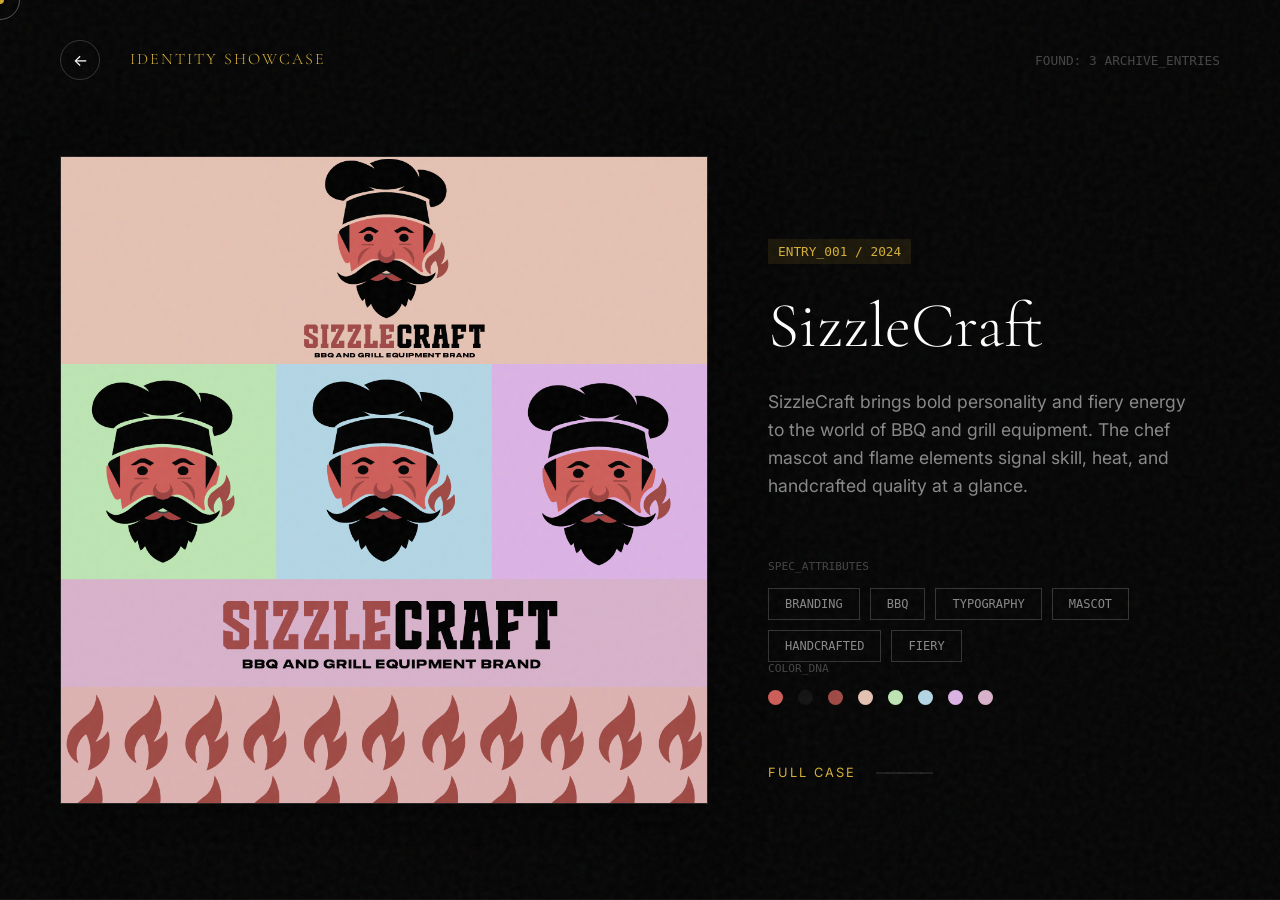
==== work-identity.html @ 28a24e9d "Initial commit: High-end portfolio design with responsive layout and animations" ====
<!DOCTYPE html>
<html lang="en">

<head>
    <meta charset="UTF-8">
    <meta name="viewport" content="width=device-width, initial-scale=1.0">
    <title>Identity Showcase | RC</title>
    <link rel="stylesheet" href="styles.css">
</head>

<body>
    <div class="grain-overlay"></div>

    <div class="showcase-container">
        <!-- Header -->
        <header class="showcase-header">
            <div class="sc-left">
                <a href="index.html#visual-intelligence" class="back-btn">←</a>
                <h1 class="sc-title">IDENTITY SHOWCASE</h1>
            </div>
            <div class="sc-right">
                <span class="sc-count">FOUND: 3 ARCHIVE_ENTRIES</span>
            </div>
        </header>

        <!-- Main Content Grid -->
        <!-- Main Content Grid 1: Aurum Aesthetics -->
        <!-- Main Content Grid 1: Aurum Aesthetics -->
        <div class="showcase-grid">
            <!-- Left: Image -->
            <div class="sc-image-col">
                <div class="sc-image-wrapper">
                    <img src="images/SizzleCraft Brand Board.png" alt="SizzleCraft" class="sc-fluid-image">
                </div>
            </div>

            <!-- Right: Content -->
            <div class="sc-content-col">
                <div class="sc-meta-row">
                    <span class="sc-ref">ENTRY_001 / 2024</span>
                </div>

                <h2 class="sc-project-title">SizzleCraft</h2>
                <p class="sc-desc">SizzleCraft brings bold personality and fiery energy to the world of BBQ and grill
                    equipment.
                    The chef mascot and flame elements signal skill, heat, and handcrafted quality at a glance.</p>
                <!-- ... (rest of content same) ... -->
                <div class="sc-attributes">
                    <span class="attr-label">SPEC_ATTRIBUTES</span>
                    <div class="attr-tags">
                        <span>BRANDING</span>
                        <span>BBQ</span>
                        <span>TYPOGRAPHY</span>
                        <span>MASCOT</span>
                        <span>HANDCRAFTED</span>
                        <span>FIERY</span>
                    </div>
                </div>

                <div class="sc-colors">
                    <span class="attr-label">COLOR_DNA</span>
                    <div class="color-dots">
                        <span class="c-dot" style="background: #ce5e59;"></span>
                        <span class="c-dot" style="background: #111;"></span>
                        <span class="c-dot" style="background: #9f4944;"></span>
                        <span class="c-dot" style="background: #e5c2b3;"></span>
                        <span class="c-dot" style="background: #bde5b3;"></span>
                        <span class="c-dot" style="background: #b3d6e5;"></span>
                        <span class="c-dot" style="background: #dbb3e5;"></span>
                        <span class="c-dot" style="background: #d8b2cb;"></span>
                    </div>
                </div>

                <a href="#" class="sc-action">FULL CASE <span class="long-arrow">—————</span></a>
            </div>
        </div>

        <!-- Main Content Grid 2: EB Identity -->
        <div class="showcase-grid">
            <!-- Left: Image -->
            <div class="sc-image-col">
                <div class="sc-image-wrapper">
                    <img src="images/eb logo.png" alt="EB Identity" class="sc-fluid-image">
                </div>
            </div>

            <!-- Right: Content -->
            <div class="sc-content-col">
                <div class="sc-meta-row">
                    <span class="sc-ref">ENTRY_002 / 2024</span>
                </div>

                <h2 class="sc-project-title">Étoile Bijoux</h2>
                <p class="sc-desc">Étoile Bijoux reflects timeless elegance with a refined monogram and subtle star
                    details that hint at luxury.
                    The gold tones and classic typography communicate sophistication, craftsmanship, and premium value.
                    Its versatile logo kit works beautifully across packaging, patterns, and high-end brand touchpoints.
                </p>

                <div class="sc-attributes">
                    <span class="attr-label">SPEC_ATTRIBUTES</span>
                    <div class="attr-tags">
                        <span>IDENTITY</span>
                        <span>MONOGRAM</span>
                        <span>MINIMALISM</span>
                        <span>LUXURY</span>
                        <span>JEWELLERY</span>
                        <span>TIMELESS</span>
                    </div>
                </div>

                <div class="sc-colors">
                    <span class="attr-label">COLOR_DNA</span>
                    <div class="color-dots">
                        <span class="c-dot" style="background: #faf3e0;"></span>
                        <span class="c-dot" style="background: #0f3169;"></span>
                        <span class="c-dot" style="background: #6a3e05;"></span>
                    </div>
                </div>

                <a href="#" class="sc-action">FULL CASE <span class="long-arrow">—————</span></a>
            </div>
        </div>

        <!-- Main Content Grid 3: Lumvere -->
        <div class="showcase-grid">
            <!-- Left: Image -->
            <div class="sc-image-col">
                <div class="sc-image-wrapper">
                    <img src="images/LUMVERE logo.png" alt="Lumvere" class="sc-fluid-image">
                </div>
            </div>

            <!-- Right: Content -->
            <div class="sc-content-col">
                <div class="sc-meta-row">
                    <span class="sc-ref">ENTRY_003 / 2024</span>
                </div>

                <h2 class="sc-project-title">Lumvere</h2>
                <p class="sc-desc">Lumvere stands for modern sophistication with a sharp, minimal identity built around
                    precision and contrast.
                    The clean logotype and bold modular pattern reflect confidence, structure, and premium eyewear
                    design.</p>

                <div class="sc-attributes">
                    <span class="attr-label">SPEC_ATTRIBUTES</span>
                    <div class="attr-tags">
                        <span>EYEWEAR</span>
                        <span>BRANDING</span>
                        <span>MONOCHROME</span>
                        <span>LIFESTYLE</span>
                    </div>
                </div>

                <div class="sc-colors">
                    <span class="attr-label">COLOR_DNA</span>
                    <div class="color-dots">
                        <span class="c-dot" style="background: #0e0e0e;"></span>
                        <span class="c-dot" style="background: #bbb8b3;"></span>
                        <span class="c-dot" style="background: #9c9c9c;"></span>
                    </div>
                </div>

                <a href="#" class="sc-action">FULL CASE <span class="long-arrow">—————</span></a>
            </div>
        </div>
    </div>
    <script src="script.js"></script>
</body>

</html>
---- styles.css ----
/* 
  Project: Rishabh Chaudhary - Portfolio
  Theme: Noir & Gold
  Font: Cormorant Garamond (Serif), Inter (Sans-Serif)
*/

@import url('https://fonts.googleapis.com/css2?family=Cormorant+Garamond:ital,wght@0,300;0,400;0,500;0,600;0,700;1,300;1,400;1,500;1,600;1,700&family=Inter:wght@300;400;500;600&display=swap');

:root {
  --color-bg: #0A0A0A;
  --color-accent: #D4AF37;
  --color-text-primary: #F5F5F5;
  --color-text-secondary: #888888;
  --color-glass: rgba(255, 255, 255, 0.05);
  --color-glass-border: rgba(255, 255, 255, 0.1);

  --font-serif: 'Cormorant Garamond', serif;
  --font-sans: 'Inter', sans-serif;

  --transition-slow: 0.8s cubic-bezier(0.2, 0.8, 0.2, 1);
  --transition-medium: 0.5s cubic-bezier(0.2, 0.8, 0.2, 1);
  --transition-fast: 0.3s ease;
}

*,
*::before,
*::after {
  box-sizing: border-box;
  margin: 0;
  padding: 0;
  cursor: none;
  /* Custom cursor everywhere */
}

html {
  font-size: 16px;
  scroll-behavior: smooth;
}

body {
  background-color: var(--color-bg);
  color: var(--color-text-primary);
  font-family: var(--font-sans);
  overflow-x: hidden;
  position: relative;
  -webkit-font-smoothing: antialiased;
}

/* --- Atmospherics: Film Grain --- */
.grain-overlay {
  position: fixed;
  top: 0;
  left: 0;
  width: 100%;
  height: 100%;
  pointer-events: none;
  z-index: 9999;
  opacity: 0.05;
  background-image: url("data:image/svg+xml,%3Csvg viewBox='0 0 200 200' xmlns='http://www.w3.org/2000/svg'%3E%3Cfilter id='noiseFilter'%3E%3CfeTurbulence type='fractalNoise' baseFrequency='0.65' numOctaves='3' stitchTiles='stitch'/%3E%3C/filter%3E%3Crect width='100%25' height='100%25' filter='url(%23noiseFilter)'/%3E%3C/svg%3E");
}

/* --- Typography --- */
h1,
h2,
h3,
h4,
h5,
h6 {
  font-family: var(--font-serif);
  font-weight: 300;
  line-height: 1.1;
  color: var(--color-text-primary);
}

.text-gold {
  color: var(--color-accent);
}

.text-secondary {
  color: var(--color-text-secondary);
}

.font-serif {
  font-family: var(--font-serif);
}

.font-sans {
  font-family: var(--font-sans);
}

/* --- Custom Cursor --- */
.cursor-dot {
  width: 8px;
  height: 8px;
  background-color: var(--color-accent);
  border-radius: 50%;
  position: fixed;
  top: 0;
  left: 0;
  transform: translate(-50%, -50%);
  pointer-events: none;
  z-index: 10000;
  mix-blend-mode: difference;
}

.cursor-ring {
  width: 40px;
  height: 40px;
  border: 1px solid var(--color-accent);
  border-radius: 50%;
  position: fixed;
  top: 0;
  left: 0;
  transform: translate(-50%, -50%);
  pointer-events: none;
  z-index: 9999;
  transition: width 0.3s, height 0.3s, background-color 0.3s;
}

/* Hover state for cursor */
body.hovering .cursor-ring {
  width: 60px;
  height: 60px;
  background-color: rgba(212, 175, 55, 0.1);
  border-color: transparent;
}

/* --- Layout Utilities --- */
.container {
  width: 90%;
  max-width: 1440px;
  margin: 0 auto;
  padding: 0 20px;
}

.section-padding {
  padding: 120px 0;
}

/* --- Navigation (Floating) --- */
.nav-container {
  position: fixed;
  top: 0;
  left: 0;
  width: 100%;
  padding: 40px 60px;
  display: flex;
  justify-content: space-between;
  align-items: flex-start;
  z-index: 1000;
  pointer-events: none;
  /* Let clicks pass through container to hero if needed, but children need events */
}

.nav-container>* {
  pointer-events: auto;
}

.logo {
  font-family: var(--font-serif);
  font-size: 2rem;
  font-weight: 700;
  color: var(--color-text-primary);
  text-decoration: none;
}

.logo span {
  color: var(--color-accent);
}

/* If we want colored dot */

.nav-pill {
  background: rgba(30, 30, 30, 0.4);
  backdrop-filter: blur(20px);
  -webkit-backdrop-filter: blur(20px);
  border: 1px solid rgba(255, 255, 255, 0.08);
  border-radius: 50px;
  padding: 12px 30px;
  display: flex;
  align-items: center;
  gap: 30px;
  box-shadow: 0 10px 40px rgba(0, 0, 0, 0.3);
}

.nav-item {
  color: #aaa;
  text-decoration: none;
  font-size: 0.75rem;
  letter-spacing: 2px;
  text-transform: uppercase;
  font-weight: 600;
  transition: color 0.3s ease;
}

.nav-item:hover {
  color: var(--color-text-primary);
}

.nav-divider {
  color: rgba(255, 255, 255, 0.1);
  font-size: 0.8rem;
}

.contact-link {
  color: var(--color-text-primary);
}


/* --- Hero Section --- */
.hero {
  height: 100vh;
  position: relative;
  overflow: hidden;
  display: flex;
  align-items: center;
}

.hero-bg-gradient {
  position: absolute;
  top: 0;
  left: 0;
  width: 100%;
  height: 100%;
  z-index: -1;
  background: radial-gradient(circle at 70% 50%, #2a2a2a 0%, #0A0A0A 60%);
}

.hero-watermark {
  position: absolute;
  right: 5%;
  top: 50%;
  transform: translateY(-50%) rotate(180deg);
  writing-mode: vertical-rl;
  font-family: var(--font-serif);
  font-size: 15vw;
  /* Massive size */
  font-weight: 700;
  color: rgba(255, 255, 255, 0.02);
  line-height: 1;
  pointer-events: none;
  white-space: nowrap;
}

.hero-content {
  position: relative;
  z-index: 1;
  width: 100%;
  padding-left: 60px;
  /* Adjust for container */
}

.hero-top-tag {
  display: flex;
  align-items: center;
  gap: 15px;
  color: var(--color-accent);
  font-size: 0.8rem;
  letter-spacing: 4px;
  text-transform: uppercase;
  font-weight: 700;
  margin-bottom: 20px;
  opacity: 0;
  animation: fadeUp 1s cubic-bezier(0.2, 0.8, 0.2, 1) forwards 0.2s;
}

.gold-dash {
  width: 40px;
  height: 2px;
  background-color: var(--color-accent);
}

.hero-title {
  font-size: 11vw;
  /* Slightly massive */
  line-height: 0.8;
  letter-spacing: -3px;
  margin-bottom: 50px;
  color: var(--color-text-primary);
  text-shadow: 0 20px 50px rgba(0, 0, 0, 0.5);
  opacity: 0;
  animation: fadeUp 1s cubic-bezier(0.2, 0.8, 0.2, 1) forwards 0.4s;
}

.hero-italic {
  font-style: italic;
  font-weight: 500;
  padding-left: 10px;
}

.hero-desc-row {
  display: flex;
  align-items: flex-end;
  gap: 60px;
  opacity: 0;
  animation: fadeUp 1s cubic-bezier(0.2, 0.8, 0.2, 1) forwards 0.6s;
}

.hero-desc-text {
  font-size: 1.1rem;
  font-style: italic;
  color: #888;
  line-height: 1.6;
  max-width: 450px;
  border-left: 1px solid rgba(255, 255, 255, 0.1);
  padding-left: 20px;
}

.btn-solid-gold {
  background-color: var(--color-accent);
  color: #000;
  padding: 18px 40px;
  text-decoration: none;
  text-transform: uppercase;
  font-weight: 700;
  font-size: 0.85rem;
  letter-spacing: 2px;
  transition: transform 0.3s ease, box-shadow 0.3s ease;
}

.btn-solid-gold:hover {
  transform: translateY(-2px);
  box-shadow: 0 10px 20px rgba(212, 175, 55, 0.2);
}

.availability-bar {
  position: absolute;
  bottom: 40px;
  left: 60px;
  /* Aligned with padding */
  display: flex;
  align-items: center;
  gap: 10px;
  font-size: 0.75rem;
  letter-spacing: 2px;
  text-transform: uppercase;
  color: #444;
  opacity: 0;
  animation: fadeIn 1s ease forwards 1s;
}

.status-dot {
  width: 6px;
  height: 6px;
  background-color: #555;
  /* Dimmed state by default */
  border-radius: 50%;
}

/* If active/green desired */
.status-dot {
  background-color: #D4AF37;
  box-shadow: 0 0 5px rgba(212, 175, 55, 0.5);
}

/* --- About Section (Quiet Art) --- */
/* --- About Section (High End) --- */
.about-grid {
  display: grid;
  grid-template-columns: 1fr 1fr;
  gap: 80px;
  align-items: flex-start;
}

.about-image-wrapper {
  position: relative;
  width: 100%;
  max-width: 450px;
  /* Constrain width */
}

.about-image {
  width: 100%;
  aspect-ratio: 3/4;
  /* Vertical portrait */
  background-size: cover;
  background-position: center;
  filter: grayscale(100%);
  transition: filter var(--transition-slow);
}

.about-image:hover {
  filter: grayscale(0%);
}

.identity-badge {
  position: absolute;
  bottom: 0;
  right: 0;
  background-color: var(--color-accent);
  color: #000;
  padding: 12px 24px;
  font-family: var(--font-sans);
  font-weight: 700;
  text-transform: uppercase;
  letter-spacing: 2px;
  font-size: 0.8rem;
  z-index: 2;
}

.about-content {
  padding-top: 40px;
}

.section-label {
  color: var(--color-accent);
  font-family: var(--font-sans);
  font-size: 0.75rem;
  letter-spacing: 4px;
  text-transform: uppercase;
  margin-bottom: 20px;
  font-weight: 600;
}

.about-headline {
  font-family: var(--font-serif);
  font-size: 4.5rem;
  line-height: 1.1;
  font-weight: 300;
  margin-bottom: 50px;
  color: #fff;
}

.serif-italic {
  font-family: var(--font-serif);
  font-style: italic;
  font-weight: 400;
  /* Regular italic */
}

.about-body-group {
  display: flex;
  gap: 30px;
  margin-bottom: 80px;
}

.body-indicator {
  width: 1px;
  background: rgba(255, 255, 255, 0.1);
  flex-shrink: 0;
}

.about-text-content {
  flex: 1;
}

.about-text-content p {
  font-family: var(--font-sans);
  font-size: 1.05rem;
  line-height: 1.7;
  color: #999;
  margin-bottom: 30px;
}

.about-footer {
  display: flex;
  justify-content: space-between;
  border-top: 1px solid rgba(255, 255, 255, 0.1);
  padding-top: 30px;
  font-family: var(--font-sans);
  font-size: 0.75rem;
  letter-spacing: 2px;
  text-transform: uppercase;
  color: #666;
}

/* Shared for centered labels if needed */
.section-label.centered {
  text-align: center;
  margin-bottom: 40px;
}

/* --- Philosophy Section --- */
.philosophy-wrapper {
  max-width: 1000px;
  margin: 0 auto;
  text-align: center;
}

.philosophy-quote {
  font-family: var(--font-serif);
  font-size: 5rem;
  line-height: 1;
  margin-bottom: 100px;
  font-weight: 300;
}

.quote-dim {
  color: #444;
  font-style: italic;
}

.philosophy-grid {
  display: grid;
  grid-template-columns: repeat(3, 1fr);
  gap: 60px;
  text-align: left;
}

.philo-item {
  border-top: 1px solid rgba(255, 255, 255, 0.1);
  padding-top: 20px;
}

.philo-title {
  font-family: var(--font-serif);
  font-style: italic;
  font-size: 1.5rem;
  color: #fff;
  margin-bottom: 15px;
}

.philo-desc {
  font-family: var(--font-sans);
  font-size: 0.85rem;
  color: #888;
  line-height: 1.6;
}

/* --- Visual Intelligence Section --- */
.vi-section {
  width: 100vw;
  margin-left: calc(-50vw + 50%);
  /* Break out of container */
  padding: 0;
  position: relative;
  overflow: hidden;
}

.vi-header {
  display: flex;
  justify-content: space-between;
  align-items: flex-end;
  padding: 80px 20px 40px;
  position: relative;
  z-index: 10;
  max-width: 1400px;
  margin: 0 auto;
}

.vi-title {
  font-family: var(--font-serif);
  font-size: 5rem;
  line-height: 0.9;
  color: #fff;
  text-shadow: 0 10px 30px rgba(0, 0, 0, 0.8);
}

.vi-rc {
  font-family: var(--font-sans);
  font-size: 1rem;
  vertical-align: super;
  margin-right: 10px;
}

.vi-meta {
  text-align: right;
  font-family: monospace;
  font-size: 0.7rem;
  color: #888;
  display: flex;
  flex-direction: column;
  gap: 5px;
  text-shadow: 0 2px 10px rgba(0, 0, 0, 1);
}

.vi-grid {
  display: grid;
  grid-template-columns: repeat(4, 1fr);
  height: calc(100vh - 250px);
  /* Adjust height to fit screen with header */
  width: 100%;
}

.vi-col {
  position: relative;
  overflow: hidden;
  border-left: 1px solid rgba(255, 255, 255, 0.1);
  transition: all 0.5s cubic-bezier(0.2, 0.8, 0.2, 1);
  text-decoration: none;
  cursor: pointer;
}

.vi-col:hover {
  flex-grow: 1.5;
  /* Slight expand effect if using flex, here just z-index */
  z-index: 5;
  border-left-color: rgba(255, 255, 255, 0.3);
}

.vi-bg {
  position: absolute;
  top: 0;
  left: 0;
  width: 100%;
  height: 100%;
  background-size: cover;
  background-position: center;
  transition: transform 0.8s ease;
  filter: grayscale(100%) brightness(0.4);
}

.vi-col:hover .vi-bg {
  transform: scale(1.1);
  filter: grayscale(0%) brightness(0.8);
}

.vi-content {
  position: absolute;
  bottom: 0;
  left: 0;
  width: 100%;
  padding: 40px;
  z-index: 2;
  background: linear-gradient(to top, rgba(0, 0, 0, 0.9), transparent);
}

.vi-module {
  font-family: monospace;
  color: var(--color-accent);
  font-size: 0.7rem;
  display: block;
  margin-bottom: 10px;
  transform: translateY(20px);
  opacity: 0;
  transition: all 0.4s ease;
}

.vi-col:hover .vi-module {
  transform: translateY(0);
  opacity: 1;
}

.vi-label {
  font-family: var(--font-serif);
  font-size: 3rem;
  color: #fff;
  margin: 0;
}

.vi-icon {
  position: absolute;
  top: 40px;
  right: 40px;
  color: var(--color-accent);
  font-size: 1.5rem;
  opacity: 0;
  transition: opacity 0.4s ease;
}

.vi-col:hover .vi-icon {
  opacity: 1;
}

/* --- Showcase Pages --- */
.showcase-container {
  height: 100vh;
  width: 100%;
  background: #050505;
  color: #fff;
  position: relative;
  overflow: hidden;
}

.showcase-header {
  position: absolute;
  top: 0;
  left: 0;
  width: 100%;
  padding: 40px 60px;
  display: flex;
  justify-content: space-between;
  align-items: center;
  z-index: 10;
}

.sc-left {
  display: flex;
  align-items: center;
  gap: 30px;
}

.back-btn {
  width: 40px;
  height: 40px;
  border: 1px solid #333;
  border-radius: 50%;
  display: flex;
  align-items: center;
  justify-content: center;
  color: #fff;
  text-decoration: none;
  transition: all 0.3s ease;
}

.back-btn:hover {
  border-color: var(--color-accent);
  color: var(--color-accent);
}

.sc-title {
  font-family: var(--font-serif);
  font-size: 1rem;
  color: var(--color-accent);
  letter-spacing: 2px;
  text-transform: uppercase;
  margin: 0;
}

.sc-right {
  font-family: monospace;
  color: #444;
  font-size: 0.8rem;
}

.showcase-grid {
  display: grid;
  grid-template-columns: 1.5fr 1fr;
  height: 100%;
}

.sc-image-col {
  padding: 120px 60px 60px;
  /* Leave space for header */
  display: flex;
  align-items: center;
  justify-content: center;
}

.sc-image {
  width: 100%;
  height: 80%;
  background-size: cover;
  background-position: center;
  border: 1px solid #222;
  box-shadow: 0 20px 50px rgba(0, 0, 0, 0.5);
}

.sc-content-col {
  padding: 180px 80px 60px 0;
  display: flex;
  flex-direction: column;
  justify-content: center;
}

.sc-meta-row {
  display: flex;
  align-items: center;
  gap: 20px;
  margin-bottom: 30px;
  flex-wrap: wrap;
}

.sc-ref {
  font-family: monospace;
  color: var(--color-accent);
  background: rgba(212, 175, 55, 0.1);
  padding: 5px 10px;
  font-size: 0.8rem;
}

.sc-dot {
  width: 40px;
  height: 40px;
  border: 1px solid #333;
  border-radius: 50%;
  position: relative;
}

.sc-dot::after {
  content: '';
  position: absolute;
  top: 50%;
  left: 50%;
  transform: translate(-50%, -50%);
  width: 4px;
  height: 4px;
  background: var(--color-accent);
  border-radius: 50%;
}

.sc-project-title {
  font-family: var(--font-serif);
  font-size: clamp(2.5rem, 5vw, 4.5rem);
  line-height: 1;
  margin-bottom: 30px;
  color: #fff;
}

.sc-desc {
  font-family: var(--font-sans);
  color: #888;
  font-size: 1.1rem;
  line-height: 1.6;
  max-width: 500px;
  margin-bottom: 60px;
}

/* --- Type Foundry (Typography Lab) --- */


/* --- Mobile Navigation & Responsive Adjustments --- */

/* Nav Toggle Button (Hidden on Desktop) */
.nav-toggle-btn {
  display: none;
  background: none;
  border: none;
  color: var(--color-text-primary);
  font-size: 1.2rem;
  cursor: pointer;
  padding: 0;
  transition: transform 0.3s ease;
}

.nav-links-wrapper {
  display: flex;
  align-items: center;
  gap: 30px;
}

/* Mobile Media Query */
@media (max-width: 768px) {

  /* Navigation */
  .nav-container {
    padding: 20px 25px;
  }

  .nav-pill {
    padding: 10px 20px;
    gap: 20px;
    position: relative;
    z-index: 2000;
  }

  .nav-toggle-btn {
    display: flex;
    align-items: center;
    justify-content: center;
  }

  /* Technical Drawer */
  .nav-links-wrapper {
    position: fixed;
    top: 0;
    right: 0;
    width: 100vw;
    height: 100vh;
    background: rgba(10, 10, 10, 0.95);
    backdrop-filter: blur(20px);
    -webkit-backdrop-filter: blur(20px);
    flex-direction: column;
    justify-content: center;
    align-items: center;
    gap: 50px;
    z-index: -1;
    /* Behind the pill specifically if needed, or we adjust z-indexes */
    transform: translateY(-100%);
    transition: transform 0.5s cubic-bezier(0.2, 0.8, 0.2, 1);
    pointer-events: none;
  }

  .nav-links-wrapper.open {
    transform: translateY(0);
    pointer-events: auto;
  }

  .nav-item {
    font-size: 1.5rem;
    color: #fff;
    opacity: 0;
    transform: translateY(20px);
    transition: all 0.5s ease;
  }

  .nav-links-wrapper.open .nav-item {
    opacity: 1;
    transform: translateY(0);
  }

  .nav-divider {
    display: none;
  }

  /* Hero */
  .hero-watermark {
    display: none;
    /* Hide signature overlay */
  }

  .hero-title {
    font-size: clamp(3rem, 15vw, 6rem);
    /* Responsive scaling */
    margin-bottom: 30px;
  }

  .hero-content {
    padding-left: 0;
    text-align: center;
    display: flex;
    flex-direction: column;
    align-items: center;
  }

  .hero-desc-row {
    flex-direction: column;
    align-items: center;
    gap: 30px;
  }

  .hero-desc-text {
    border-left: none;
    border-top: 1px solid rgba(255, 255, 255, 0.1);
    padding-left: 0;
    padding-top: 20px;
    text-align: center;
  }

  .hero-top-tag {
    justify-content: center;
  }

  .availability-bar {
    left: 50%;
    transform: translateX(-50%);
    width: 100%;
    justify-content: center;
    bottom: 20px;
  }

  /* About */
  .about-grid {
    grid-template-columns: 1fr;
    gap: 50px;
  }

  .about-headline {
    font-size: 3rem;
  }

  .philosophy-grid {
    grid-template-columns: 1fr;
  }

  .philosophy-quote {
    font-size: 3rem;
  }

  /* Visual Intelligence (Archive) */
  .vi-grid {
    grid-template-columns: 1fr;
    height: auto;
    /* Allow flow */
  }

  .vi-col {
    height: 60vh;
    /* Vertical stack feeling */
    border-left: none;
    border-bottom: 1px solid rgba(255, 255, 255, 0.1);
  }

  .vi-label {
    font-size: 2.5rem;
  }

  .vi-content {
    padding: 30px;
  }

  /* Blueprint adjustments */
  .bp-row {
    grid-template-columns: 1fr;
    display: flex;
    flex-direction: column;
    gap: 20px;
  }

  .bp-left {
    flex-direction: row;
    justify-content: space-between;
    width: 100%;
    margin-bottom: 10px;
  }
}

.tf-section {
  position: relative;
  width: 100%;
  height: 100vh;
  background-color: #000;
  /* Absolute Black */
  display: flex;
  flex-direction: column;
  justify-content: space-between;
  /* Header top, Display center, HUD bottom */
  overflow: hidden;
  cursor: crosshair;
  /* Suggest precision */
  z-index: 50;
  border-top: 1px solid #111;
  border-bottom: 1px solid #111;
}

.tf-header {
  padding: 40px 60px;
  width: 100%;
  text-align: center;
  position: absolute;
  top: 0;
  left: 0;
}

.tf-label {
  font-family: monospace;
  font-size: 0.7rem;
  color: var(--color-accent);
  letter-spacing: 4px;
  text-transform: uppercase;
}

.tf-display-container {
  flex: 1;
  display: flex;
  flex-direction: column;
  justify-content: center;
  align-items: center;
  user-select: none;
  /* Prevent selection while dragging/moving */
}

.tf-word-row {
  display: flex;
  justify-content: center;
  /* Letter spacing and Weight will be controlled by JS */
  transition: none;
  /* No CSS transition, we use JS spring physics */
}

.tf-char {
  font-family: var(--font-serif);
  font-size: 12vw;
  /* Massive */
  line-height: 0.85;
  color: #fff;
  white-space: pre;
  /* Will vary from 100 to 900 */
  font-weight: 500;
  display: inline-block;
  /* allows transforms if needed */
}

.tf-word-row.italic .tf-char {
  font-style: italic;
  color: #666;
  /* Slightly dimmed for second row */
}

/* --- HUD (Heads-Up Display) --- */
.tf-hud {
  padding: 40px 60px;
  display: flex;
  justify-content: space-between;
  align-items: flex-end;
  font-family: monospace;
  font-size: 0.75rem;
  color: var(--color-accent);
  width: 100%;
  position: relative;
}

.hud-group {
  display: flex;
  flex-direction: column;
  gap: 10px;
  min-width: 200px;
}

.hud-group.right-align {
  align-items: flex-end;
  text-align: right;
}

.hud-label {
  color: #444;
  letter-spacing: 2px;
}

.hud-value {
  font-size: 1rem;
  color: var(--color-accent);
  font-weight: bold;
}

.hud-bar-track {
  width: 100px;
  height: 2px;
  background-color: #222;
  position: relative;
  overflow: hidden;
  margin-top: 5px;
}

.hud-bar-fill {
  height: 100%;
  width: 50%;
  /* JS will control this */
  background-color: var(--color-accent);
}

.hud-center-msg {
  position: absolute;
  bottom: 40px;
  left: 50%;
  transform: translateX(-50%);
  color: #222;
  letter-spacing: 2px;
  font-size: 0.6rem;
  text-transform: uppercase;
}

/* Mobile Adjustments */
@media (max-width: 768px) {
  .tf-char {
    font-size: 18vw;
  }

  .tf-hud {
    padding: 20px;
    flex-direction: column;
    align-items: center;
    gap: 20px;
  }

  .hud-group {
    min-width: unset;
    width: 100%;
    align-items: center;
  }

  .hud-group.right-align {
    align-items: center;
  }

  .hud-center-msg {
    display: none;
  }
}

.attr-label {
  display: block;
  font-family: monospace;
  color: #444;
  font-size: 0.7rem;
  margin-bottom: 15px;
}

.attr-tags {
  display: flex;
  gap: 10px;
  flex-wrap: wrap;
}

.attr-tags span {
  border: 1px solid #333;
  padding: 8px 16px;
  font-family: monospace;
  font-size: 0.75rem;
  color: #888;
  text-transform: uppercase;
}

.sc-colors {
  margin-bottom: 60px;
}

.color-dots {
  display: flex;
  gap: 15px;
}

.c-dot {
  width: 15px;
  height: 15px;
  border-radius: 50%;
  display: block;
}

.sc-action {
  font-family: var(--font-sans);
  color: var(--color-accent);
  text-decoration: none;
  text-transform: uppercase;
  letter-spacing: 2px;
  font-size: 0.8rem;
  display: flex;
  align-items: center;
  gap: 20px;
  transition: gap 0.3s ease;
}

.sc-action:hover {
  gap: 30px;
}

.long-arrow {
  color: #333;
  letter-spacing: -2px;
}

/* --- Blueprint Archive Section --- */
.bp-section {
  position: relative;
  /* Subtle Grid Background */
  background-image:
    linear-gradient(rgba(255, 255, 255, 0.03) 1px, transparent 1px),
    linear-gradient(90deg, rgba(255, 255, 255, 0.03) 1px, transparent 1px);
  background-size: 100px 100px;
}

.blueprint-container {
  display: flex;
  flex-direction: column;
  gap: 120px;
}

.bp-row {
  display: grid;
  grid-template-columns: 350px 1fr;
  gap: 60px;
  align-items: flex-start;
}

/* Left Column */
.bp-left {
  text-align: left;
}

.bp-phase {
  font-family: var(--font-sans);
  color: var(--color-accent);
  font-size: 0.8rem;
  letter-spacing: 3px;
  text-transform: uppercase;
  margin-bottom: 10px;
  font-weight: 700;
}

.bp-year {
  font-family: var(--font-serif);
  font-size: 8rem;
  line-height: 1;
  color: transparent;
  -webkit-text-stroke: 1px #333;
  font-weight: 700;
  transition: -webkit-text-stroke 0.3s ease;
}

.bp-row:hover .bp-year {
  -webkit-text-stroke: 1px #555;
}

/* Right Card */
.bp-card {
  border: 1px solid #222;
  background: rgba(10, 10, 10, 0.8);
  position: relative;
  padding: 0;
  transition: border-color 0.3s ease;
}

.bp-card:hover {
  border-color: #444;
}

.bp-card-header {
  display: flex;
  justify-content: space-between;
  align-items: flex-start;
  padding: 40px;
  border-bottom: 1px solid #222;
}

.bp-main-info {
  display: flex;
  flex-direction: column;
  gap: 10px;
}

.bp-role {
  font-family: var(--font-serif);
  font-size: 2.5rem;
  color: #fff;
  font-weight: 400;
}

.bp-company {
  font-family: var(--font-serif);
  color: var(--color-accent);
  font-style: italic;
  font-weight: 700;
  font-size: 1rem;
}

.bp-tech-specs {
  display: flex;
  flex-direction: column;
  align-items: flex-end;
  gap: 5px;
  font-family: monospace;
  /* Tech feel */
  font-size: 0.7rem;
  color: #555;
  text-transform: uppercase;
}

.bp-card-body {
  padding: 40px;
  display: flex;
  justify-content: space-between;
  align-items: center;
}

.bp-desc {
  max-width: 60%;
  color: #888;
  font-family: var(--font-sans);
  line-height: 1.6;
}

.bp-focus-areas {
  text-align: right;
}

.focus-label {
  font-family: monospace;
  font-size: 0.6rem;
  color: #444;
  margin-bottom: 10px;
  text-transform: uppercase;
}

.focus-tags {
  display: flex;
  gap: 10px;
}

.focus-tags span {
  border: 1px solid #333;
  padding: 5px 10px;
  font-family: monospace;
  font-size: 0.7rem;
  color: #888;
  text-transform: uppercase;
}

/* Corner Decorations */
.corner-tl,
.corner-br {
  position: absolute;
  width: 10px;
  height: 10px;
  border: 1px solid #444;
  transition: all 0.3s ease;
}

.corner-tl {
  top: -1px;
  left: -1px;
  border-right: none;
  border-bottom: none;
}

.corner-br {
  bottom: -1px;
  right: -1px;
  border-left: none;
  border-top: none;
}

.bp-card:hover .corner-tl,
.bp-card:hover .corner-br {
  width: 20px;
  height: 20px;
  border-color: var(--color-accent);
}

/* Spec Graphic */
.spec-graphic {
  display: flex;
  flex-direction: column;
  align-items: center;
  margin-top: 150px;
  gap: 20px;
}

.spec-line {
  width: 1px;
  height: 100px;
  background: linear-gradient(to bottom, transparent, var(--color-accent));
}

.spec-dot {
  width: 40px;
  height: 40px;
  border: 1px solid #444;
  border-radius: 50%;
  display: flex;
  justify-content: center;
  align-items: center;
}

.spec-dot::after {
  content: '';
  width: 4px;
  height: 4px;
  background-color: var(--color-accent);
  border-radius: 50%;
  box-shadow: 0 0 10px var(--color-accent);
}

.spec-text {
  font-family: var(--font-serif);
  font-style: italic;
  color: #444;
  font-size: 1.2rem;
}

/* --- Marquee --- */
.marquee-section {
  padding: 80px 0;
  border-top: 1px solid var(--color-glass-border);
  border-bottom: 1px solid var(--color-glass-border);
  overflow: hidden;
  white-space: nowrap;
}

.marquee-content {
  display: inline-block;
  animation: scroll 20s linear infinite;
}

.marquee-text {
  font-family: var(--font-serif);
  font-size: 6rem;
  font-style: italic;
  margin-right: 80px;
  color: transparent;
  -webkit-text-stroke: 1px var(--color-text-secondary);
  transition: color var(--transition-medium);
}

.marquee-section:hover .marquee-text {
  color: var(--color-text-primary);
  -webkit-text-stroke: 1px transparent;
}

/* --- Contact Section (Redesign) --- */
.contact-grid {
  display: grid;
  grid-template-columns: 1fr 1fr;
  gap: 80px;
  align-items: center;
}

.contact-headline {
  font-family: var(--font-serif);
  font-size: 5rem;
  line-height: 1;
  color: #fff;
  margin-bottom: 30px;
}

.contact-sub {
  font-family: var(--font-sans);
  color: #666;
  line-height: 1.6;
  margin-bottom: 80px;
}

.contact-email {
  display: block;
  font-family: var(--font-serif);
  font-size: 1.5rem;
  color: #fff;
  text-decoration: none;
  margin-bottom: 20px;
}

.contact-socials {
  display: flex;
  gap: 30px;
}

.social-link {
  font-family: var(--font-sans);
  font-size: 0.7rem;
  letter-spacing: 2px;
  text-transform: uppercase;
  color: #666;
  text-decoration: none;
  font-weight: 700;
  transition: color 0.3s ease;
}

.social-link:hover {
  color: #fff;
}

.contact-form-card {
  background: rgba(25, 25, 25, 0.4);
  padding: 60px;
  border: 1px solid rgba(255, 255, 255, 0.05);
}

.form-group {
  margin-bottom: 30px;
}

.form-label {
  display: block;
  font-family: var(--font-sans);
  font-size: 0.7rem;
  letter-spacing: 2px;
  text-transform: uppercase;
  color: #555;
  margin-bottom: 15px;
  font-weight: 700;
}

.form-input {
  width: 100%;
  background: transparent;
  border: none;
  border-bottom: 1px solid #333;
  padding: 10px 0;
  font-family: var(--font-sans);
  color: #fff;
  font-size: 1rem;
  transition: border-color var(--transition-fast);
}

.form-input::placeholder {
  color: #444;
}

.form-input:focus {
  outline: none;
  border-bottom-color: var(--color-accent);
}

.btn-block-gold {
  width: 100%;
  background-color: var(--color-accent);
  color: #000;
  border: none;
  padding: 20px 0;
  font-family: var(--font-sans);
  font-weight: 800;
  text-transform: uppercase;
  letter-spacing: 2px;
  font-size: 0.8rem;
  margin-top: 20px;
  cursor: pointer;
  transition: transform 0.2s ease;
}

.btn-block-gold:hover {
  transform: translateY(-2px);
}

/* --- Animations --- */
@keyframes fadeUp {
  to {
    opacity: 1;
    transform: translateY(0);
  }
}

@keyframes fadeIn {
  to {
    opacity: 1;
  }
}

@keyframes scroll {
  from {
    transform: translateX(0);
  }

  to {
    transform: translateX(-50%);
  }
}

/* Tracking Expansion for Buttons */
.btn-expand {
  display: inline-block;
  letter-spacing: 1px;
  transition: letter-spacing 0.5s ease;
}

.btn-expand:hover {
  letter-spacing: 4px;
}

/* Media Queries */
@media (max-width: 768px) {
  .hero-title {
    font-size: 15vw;
  }

  .about-section {
    grid-template-columns: 1fr;
  }

  .gallery-grid {
    gap: 80px;
  }

  .project-card,
  .project-card:nth-child(even) {
    flex-direction: column;
    gap: 30px;
  }

  .project-image {
    width: 100%;
    height: 60vw;
  }

  .marquee-text {
    font-size: 4rem;
  }

  .timeline-section {
    margin-left: 20px;
    padding-left: 30px;
  }

  .year {
    position: static;
    display: block;
    margin-bottom: 10px;
    font-size: 2rem;
  }
}

/* --- Custom Cursor --- */
.cursor-dot {
  width: 8px;
  height: 8px;
  background-color: var(--color-accent);
  border-radius: 50%;
  position: fixed;
  top: 0;
  left: 0;
  transform: translate(-50%, -50%);
  pointer-events: none;
  z-index: 9999;
  transition: transform 0.1s;
}

.cursor-ring {
  width: 40px;
  height: 40px;
  border: 1px solid rgba(255, 255, 255, 0.3);
  border-radius: 50%;
  position: fixed;
  top: 0;
  left: 0;
  transform: translate(-50%, -50%);
  pointer-events: none;
  z-index: 9998;
  transition: width 0.3s, height 0.3s, background-color 0.3s;
}

body.hovering .cursor-ring {
  width: 60px;
  height: 60px;
  background-color: rgba(255, 255, 255, 0.05);
  border-color: var(--color-accent);
}

body.hovering .cursor-dot {
  transform: translate(-50%, -50%) scale(0.5);
}

/* Hide default cursor */
body,
a,
button,
input {
  cursor: none;
}

/* --- Blueprint Toggle & Mode --- */

.bp-toggle-btn {
  background: transparent;
  border: 1px solid rgba(255, 255, 255, 0.1);
  color: #888;
  width: 32px;
  height: 32px;
  border-radius: 50%;
  display: flex;
  align-items: center;
  justify-content: center;
  cursor: pointer;
  transition: all 0.3s ease;
  margin-left: 20px;
  /* Separator */
}

.bp-toggle-btn:hover,
body.blueprint-mode .bp-toggle-btn {
  border-color: var(--color-accent);
  color: var(--color-accent);
  box-shadow: 0 0 10px rgba(212, 175, 55, 0.2);
}

.bp-icon {
  font-size: 1rem;
  line-height: 1;
}

/* --- Blueprint Mode (The "Ghost" Layer) --- */

body.blueprint-mode * {
  box-shadow: inset 0 0 0 1px rgba(212, 175, 55, 0.15) !important;
  /* Using box-shadow instead of outline to trace every single nested element without affecting layout */
}

/* Dim imagery to focus on structure */
body.blueprint-mode img,
body.blueprint-mode .about-image,
body.blueprint-mode .vi-bg,
body.blueprint-mode .sc-image {
  filter: grayscale(100%) contrast(1.2) brightness(0.6) !important;
  opacity: 0.7 !important;
}

/* Force Monospace Typography */
/* Force Monospace Typography - DISABLED to preserve Type Foundry aesthetics 
body.blueprint-mode h1,
body.blueprint-mode h2,
body.blueprint-mode h3,
body.blueprint-mode p,
body.blueprint-mode span,
body.blueprint-mode a,
body.blueprint-mode div {
  font-family: monospace !important;
  letter-spacing: 0px !important; 
}
*/

/* Inject Meta-Data Labels */
body.blueprint-mode section {
  position: relative;
}

body.blueprint-mode section::before {
  content: "SECTION ID: " attr(id);
  position: absolute;
  top: 5px;
  left: 5px;
  background: var(--color-accent);
  color: #000;
  font-family: monospace;
  font-size: 10px;
  padding: 2px 5px;
  z-index: 9999;
  pointer-events: none;
}

body.blueprint-mode .container::before {
  content: "CLASS: .container";
  position: absolute;
  top: -15px;
  right: 0;
  color: var(--color-accent);
  font-size: 9px;
  border: 1px dashed var(--color-accent);
  padding: 1px 4px;
}

/* Rulers (Fixed Overlay) */
body.blueprint-mode::after {
  content: "";
  position: fixed;
  top: 0;
  left: 0;
  width: 100%;
  height: 20px;
  background: repeating-linear-gradient(90deg,
      var(--color-accent),
      var(--color-accent) 1px,
      transparent 1px,
      transparent 20px);
  opacity: 0.3;
  pointer-events: none;
  z-index: 10000;
}

body.blueprint-mode::before {
  content: "";
  position: fixed;
  top: 0;
  left: 0;
  width: 20px;
  height: 100%;
  background: repeating-linear-gradient(180deg,
      var(--color-accent),
      var(--color-accent) 1px,
      transparent 1px,
      transparent 20px);
  opacity: 0.3;
  pointer-events: none;
  z-index: 10000;
}

/* --- Mobile Journey Refinement (Phase 2 Overrides) --- */
@media (max-width: 768px) {

  /* Journey Section Layout */
  .bp-row {
    grid-template-columns: 1fr !important;
    display: flex !important;
    flex-direction: column !important;
    gap: 40px !important;
  }

  .bp-left {
    flex-direction: column !important;
    align-items: flex-start !important;
    width: 100% !important;
    margin-bottom: 25px !important;
  }

  .bp-phase {
    font-size: 0.8rem !important;
    margin-bottom: 5px !important;
    color: var(--color-accent) !important;
    letter-spacing: 3px !important;
    font-weight: 700 !important;
  }

  /* Solid White Year + Underline */
  .bp-year {
    font-size: 7rem !important;
    line-height: 0.8 !important;
    color: #fff !important;
    -webkit-text-stroke: 0 !important;
    font-weight: 700 !important;
    margin-bottom: 25px !important;
    position: relative !important;
    display: inline-block !important;
    margin-left: 0 !important;
  }

  .bp-year::after {
    content: '';
    position: absolute;
    bottom: -15px;
    left: 2px;
    width: 80px;
    height: 3px;
    background-color: var(--color-accent);
    display: block;
  }

  /* Card Refinements */
  .bp-card {
    border: 1px solid rgba(255, 255, 255, 0.1) !important;
    background: rgba(10, 10, 10, 0.95) !important;
    width: 100% !important;
  }

  .bp-card-header {
    padding: 30px !important;
    position: relative !important;
    display: flex !important;
    flex-direction: column !important;
    /* Stack for space */
    gap: 15px !important;
  }

  .bp-main-info {
    gap: 10px !important;
  }

  .bp-role {
    font-size: 2.2rem !important;
    line-height: 1.1 !important;
    color: #fff !important;
    max-width: 80% !important;
    /* Prevent overlap with absolute tech specs */
  }

  .bp-company {
    font-family: var(--font-sans) !important;
    font-size: 0.85rem !important;
    font-weight: 700 !important;
    font-style: italic !important;
    text-transform: uppercase !important;
    color: var(--color-accent) !important;
    letter-spacing: 2px !important;
  }

  .bp-tech-specs {
    position: absolute !important;
    top: 30px !important;
    right: 30px !important;
    text-align: right !important;
  }

  .bp-card-body {
    padding: 30px !important;
    flex-direction: column !important;
    align-items: flex-start !important;
    gap: 30px !important;
    border-top: 1px solid rgba(255, 255, 255, 0.05) !important;
  }

  .bp-desc {
    max-width: 100% !important;
    font-size: 1.1rem !important;
    color: #999 !important;
  }
}

/* --- Mobile Contact Refinement (Reference: Let's Build Meaningful Things) --- */
@media (max-width: 768px) {
  .contact-grid {
    grid-template-columns: 1fr !important;
    gap: 60px !important;
  }

  /* Headlines */
  .contact-info .section-label {
    font-size: 0.7rem !important;
    letter-spacing: 3px !important;
    margin-bottom: 20px !important;
  }

  .contact-headline {
    font-size: 3.5rem !important;
    /* Large readable size */
    line-height: 1.1 !important;
  }

  .contact-headline br {
    display: block;
    /* Ensure breaks work */
  }

  .contact-sub {
    font-size: 1rem !important;
    max-width: 100% !important;
    margin-bottom: 50px !important;
  }

  /* Email with Gold Dash */
  .contact-email {
    font-size: 1.3rem !important;
    display: flex !important;
    align-items: center !important;
    gap: 15px !important;
  }

  .contact-email::after {
    content: '';
    display: block;
    width: 30px;
    height: 2px;
    background-color: var(--color-accent);
  }

  .contact-socials {
    gap: 30px !important;
    margin-top: 30px !important;
  }

  /* Form Styles (Dark, border-only inputs) */
  .contact-form-card {
    background: transparent !important;
    /* Removed BG as per ref */
    border: none !important;
    padding: 0 !important;
  }

  .contact-form-inner {
    display: flex;
    flex-direction: column;
    gap: 10px;
  }

  .form-group {
    margin-bottom: 20px !important;
  }

  .form-label {
    color: #666 !important;
    font-size: 0.65rem !important;
  }

  .form-input {
    background: transparent !important;
    border-bottom: 1px solid rgba(255, 255, 255, 0.2) !important;
    padding: 15px 0 !important;
    font-size: 1.1rem !important;
  }

  .form-input:focus {
    border-bottom-color: var(--color-accent) !important;
  }

  .btn-block-gold {
    margin-top: 40px !important;
    font-size: 0.9rem !important;
    letter-spacing: 3px !important;
    padding: 25px 0 !important;
  }
}

/* --- Mobile Showcase Refinement (Pill Badge & Vertical Stack) --- */
/* Blueprint Badge (Default / Desktop) */
.sc-image {
  position: relative;
  /* Ensure badge position */
}

.sc-blueprint-badge {
  position: absolute;
  bottom: 20px;
  right: 20px;
  background: rgba(80, 80, 80, 0.8);
  backdrop-filter: blur(5px);
  color: #fff;
  font-family: var(--font-sans);
  font-size: 0.7rem;
  font-weight: 700;
  letter-spacing: 1px;
  text-transform: uppercase;
  padding: 8px 16px;
  border-radius: 20px;
  /* Pill Shape */
  border: 1px solid rgba(255, 255, 255, 0.2);
  z-index: 5;
}

@media (max-width: 768px) {
  .showcase-grid {
    display: flex !important;
    flex-direction: column !important;
    height: auto !important;
    /* Enable scroll if needed */
  }

  .sc-image-col {
    padding: 80px 20px 0px !important;
    /* Top pad for header */
    width: 100% !important;
    height: auto !important;
  }

  .sc-image {
    width: 100% !important;
    height: auto !important;
    /* Allow auto height to prevent stretching */
    aspect-ratio: 16/9;
    /* Maintain a reasonable aspect ratio */
    border: none !important;
    box-shadow: none !important;
  }

  .sc-blueprint-badge {
    bottom: 15px !important;
    right: 15px !important;
    font-size: 0.65rem !important;
    padding: 6px 12px !important;
  }

  .sc-content-col {
    padding: 30px 25px 60px !important;
    width: 100% !important;
    justify-content: flex-start !important;
  }

  .sc-meta-row {
    margin-bottom: 20px !important;
  }

  .sc-ref {
    background: transparent !important;
    padding: 0 !important;
    color: var(--color-accent) !important;
    font-family: var(--font-mono) !important;
    font-size: 0.75rem !important;
    letter-spacing: 1px !important;
  }

  .sc-dot {
    display: none !important;
    /* Hide dot as per ref */
  }

  .sc-project-title {
    font-size: 3.5rem !important;
    margin-bottom: 20px !important;
    line-height: 1 !important;
  }

  .sc-desc {
    font-size: 1rem !important;
    color: #aaa !important;
    margin-bottom: 40px !important;
  }

  /* Hide attributes/colors for cleaner mobile view if desired, or keep them. 
       Ref image didn't show them, but user said "like this". I'll keep them but minimal. */

  .sc-action {
    font-size: 0.9rem !important;
    font-weight: 700 !important;
    letter-spacing: 2px !important;
    color: #fff !important;
    text-decoration: none !important;
  }

  .long-arrow {
    color: var(--color-accent) !important;
  }
}

/* --- Multi-Entry Showcase Adjustments --- */
.showcase-container {
  overflow-y: auto !important;
  /* Allow scrolling for multiple projects */
  height: 100vh;
  scroll-behavior: smooth;
}

.showcase-grid {
  min-height: 100vh;
  /* Each project takes full viewport height */
  height: auto;
  border-bottom: 1px solid rgba(255, 255, 255, 0.05);
}

/* --- Fluid Showcase Images (Refactor) --- */
.sc-image-wrapper {
  width: 100%;
  position: relative;
  display: block;
}

.sc-fluid-image {
  width: 100%;
  height: auto;
  display: block;
  border: 1px solid #222;
  box-shadow: 0 20px 50px rgba(0, 0, 0, 0.5);
  object-fit: contain;
}

@media (max-width: 768px) {
  .sc-fluid-image {
    border: none;
    box-shadow: none;
  }

  .sc-image-col {
    height: auto !important;
    padding-bottom: 0 !important;
  }
}

/* --- Coming Soon (Digital) --- */
.cs-body {
  margin: 0;
  padding: 0;
  width: 100vw;
  height: 100vh;
  background-color: #050505;
  color: #fff;
  overflow: hidden;
  font-family: var(--font-sans);
  display: flex;
  justify-content: center;
  align-items: center;
}

.cs-container {
  position: relative;
  z-index: 10;
  text-align: center;
}

.cs-glitch-wrapper {
  position: relative;
  display: inline-block;
}

.cs-title {
  font-size: 5rem;
  letter-spacing: 10px;
  font-weight: 800;
  color: #fff;
  position: relative;
  text-transform: uppercase;
  font-family: var(--font-sans);
  /* Ensure font is consistent */
}

/* Glitch Effect */
.cs-title::before,
.cs-title::after {
  content: attr(data-text);
  position: absolute;
  top: 0;
  left: 0;
  width: 100%;
  height: 100%;
  background: #050505;
}

.cs-title::before {
  left: 2px;
  text-shadow: -1px 0 #ff00c1;
  clip: rect(44px, 450px, 56px, 0);
  animation: glitch-anim 5s infinite linear alternate-reverse;
}

.cs-title::after {
  left: -2px;
  text-shadow: -1px 0 #00fff9;
  clip: rect(44px, 450px, 56px, 0);
  animation: glitch-anim2 5s infinite linear alternate-reverse;
}

.cs-subtitle {
  font-family: monospace;
  color: var(--color-accent);
  letter-spacing: 4px;
  margin-top: 20px;
  font-size: 1rem;
  opacity: 0.8;
}

.cs-progress-bar {
  width: 300px;
  height: 2px;
  background: #222;
  margin: 40px auto;
  position: relative;
  overflow: hidden;
}

.cs-progress-fill {
  width: 50%;
  height: 100%;
  background: var(--color-accent);
  position: absolute;
  left: 0;
  top: 0;
  animation: loading 2s infinite ease-in-out;
}

.cs-back-btn {
  display: inline-block;
  padding: 15px 30px;
  border: 1px solid rgba(255, 255, 255, 0.2);
  color: #888;
  text-decoration: none;
  font-size: 0.8rem;
  letter-spacing: 2px;
  transition: all 0.3s ease;
  text-transform: uppercase;
  font-family: monospace;
}

.cs-back-btn:hover {
  border-color: var(--color-accent);
  color: var(--color-accent);
  background: rgba(212, 175, 55, 0.05);
}

/* Background Elements */
.cs-background-elements {
  position: absolute;
  top: 50%;
  left: 50%;
  transform: translate(-50%, -50%);
  width: 100vw;
  height: 100vh;
  pointer-events: none;
  z-index: -1;
}

.cs-circle {
  width: 600px;
  height: 600px;
  border: 1px solid rgba(255, 255, 255, 0.03);
  border-radius: 50%;
  position: absolute;
  top: 50%;
  left: 50%;
  transform: translate(-50%, -50%);
}

.cs-line {
  width: 100vw;
  height: 1px;
  background: linear-gradient(90deg, transparent, rgba(255, 255, 255, 0.05), transparent);
  position: absolute;
  top: 50%;
  transform: translateY(-50%);
}

/* Keyframes */
@keyframes glitch-anim {
  0% {
    clip: rect(30px, 9999px, 10px, 0);
  }

  20% {
    clip: rect(80px, 9999px, 90px, 0);
  }

  40% {
    clip: rect(10px, 9999px, 50px, 0);
  }

  60% {
    clip: rect(60px, 9999px, 20px, 0);
  }

  80% {
    clip: rect(20px, 9999px, 70px, 0);
  }

  100% {
    clip: rect(90px, 9999px, 30px, 0);
  }
}

@keyframes glitch-anim2 {
  0% {
    clip: rect(10px, 9999px, 80px, 0);
  }

  20% {
    clip: rect(70px, 9999px, 20px, 0);
  }

  40% {
    clip: rect(30px, 9999px, 10px, 0);
  }

  60% {
    clip: rect(90px, 9999px, 60px, 0);
  }

  80% {
    clip: rect(50px, 9999px, 40px, 0);
  }

  100% {
    clip: rect(20px, 9999px, 70px, 0);
  }
}

@keyframes loading {
  0% {
    left: -50%;
  }

  100% {
    left: 100%;
  }
}

@media (max-width: 768px) {
  .cs-title {
    font-size: 3rem;
  }

  .cs-circle {
    width: 300px;
    height: 300px;
  }
}

/* --- Loading Screen (Cinematic Blueprint) --- */
.loader-container {
  position: fixed;
  top: 0;
  left: 0;
  width: 100vw;
  height: 100vh;
  background-color: #050505;
  z-index: 9999;
  display: flex;
  justify-content: center;
  align-items: center;
  color: #fff;
  font-family: var(--font-sans);
  transition: transform 0.8s cubic-bezier(0.7, 0, 0.3, 1), opacity 0.8s ease;
}

.loader-container.loaded {
  transform: translateY(-100%);
  pointer-events: none;
}

/* Blueprint Grid Background */
.loader-grid-bg {
  position: absolute;
  top: 0;
  left: 0;
  width: 100%;
  height: 100%;
  background-image:
    linear-gradient(rgba(255, 255, 255, 0.03) 1px, transparent 1px),
    linear-gradient(90deg, rgba(255, 255, 255, 0.03) 1px, transparent 1px);
  background-size: 50px 50px;
  z-index: -1;
}

/* Center Content */
.loader-content {
  text-align: center;
  display: flex;
  flex-direction: column;
  align-items: center;
  gap: 20px;
}

.loader-logo-frame {
  position: relative;
  border: 1px solid rgba(255, 255, 255, 0.2);
  padding: 20px 30px;
  overflow: hidden;
}

.loader-logo-text {
  font-family: var(--font-serif);
  font-size: 3rem;
  font-weight: 700;
  letter-spacing: -2px;
}

.loader-scanline {
  position: absolute;
  top: 0;
  left: 0;
  width: 100%;
  height: 2px;
  background-color: var(--color-accent);
  box-shadow: 0 0 10px var(--color-accent);
  animation: scanDown 2s infinite linear;
  opacity: 0.7;
}

.loader-title {
  font-family: monospace;
  letter-spacing: 5px;
  font-size: 0.8rem;
  color: #666;
  animation: fadePulse 3s infinite ease-in-out;
}

.loader-status {
  font-family: monospace;
  font-size: 0.7rem;
  color: var(--color-accent);
  margin-top: 10px;
}

/* Corners */
.loader-corner {
  position: absolute;
  font-family: monospace;
  font-size: 0.7rem;
  color: #444;
  display: flex;
  flex-direction: column;
  gap: 5px;
}

.tl {
  top: 30px;
  left: 30px;
  text-align: left;
}

.tr {
  top: 30px;
  right: 30px;
  text-align: right;
}

.bl {
  bottom: 30px;
  left: 30px;
  text-align: left;
}

.br {
  bottom: 30px;
  right: 30px;
  text-align: right;
}

#loader-counter {
  font-size: 3rem;
  color: #fff;
  font-weight: 700;
  font-family: var(--font-sans);
  line-height: 1;
}

.loader-label {
  letter-spacing: 2px;
  font-size: 0.6rem;
  color: var(--color-accent);
}

/* Animations */
@keyframes scanDown {
  0% {
    top: -10%;
    opacity: 0;
  }

  10% {
    opacity: 1;
  }

  90% {
    opacity: 1;
  }

  100% {
    top: 110%;
    opacity: 0;
  }
}

@keyframes fadePulse {

  0%,
  100% {
    opacity: 0.3;
  }

  50% {
    opacity: 0.8;
  }
}

@media (max-width: 768px) {
  .loader-corner {
    display: none;
  }

  .loader-corner.br {
    display: flex;
    bottom: 50px;
    right: 50%;
    transform: translateX(50%);
    align-items: center;
  }
}

/* --- Archive Heading (The Journey) --- */
.archive-heading {
  font-family: var(--font-serif);
  font-size: 5rem;
  line-height: 0.9;
  color: #fff;
  text-shadow: 0 10px 30px rgba(0, 0, 0, 0.8);
  margin-bottom: 30px;
}

@media (max-width: 768px) {
  .archive-heading {
    font-size: 3.5rem;
    /* Match mobile scale */
    line-height: 1;
  }
}
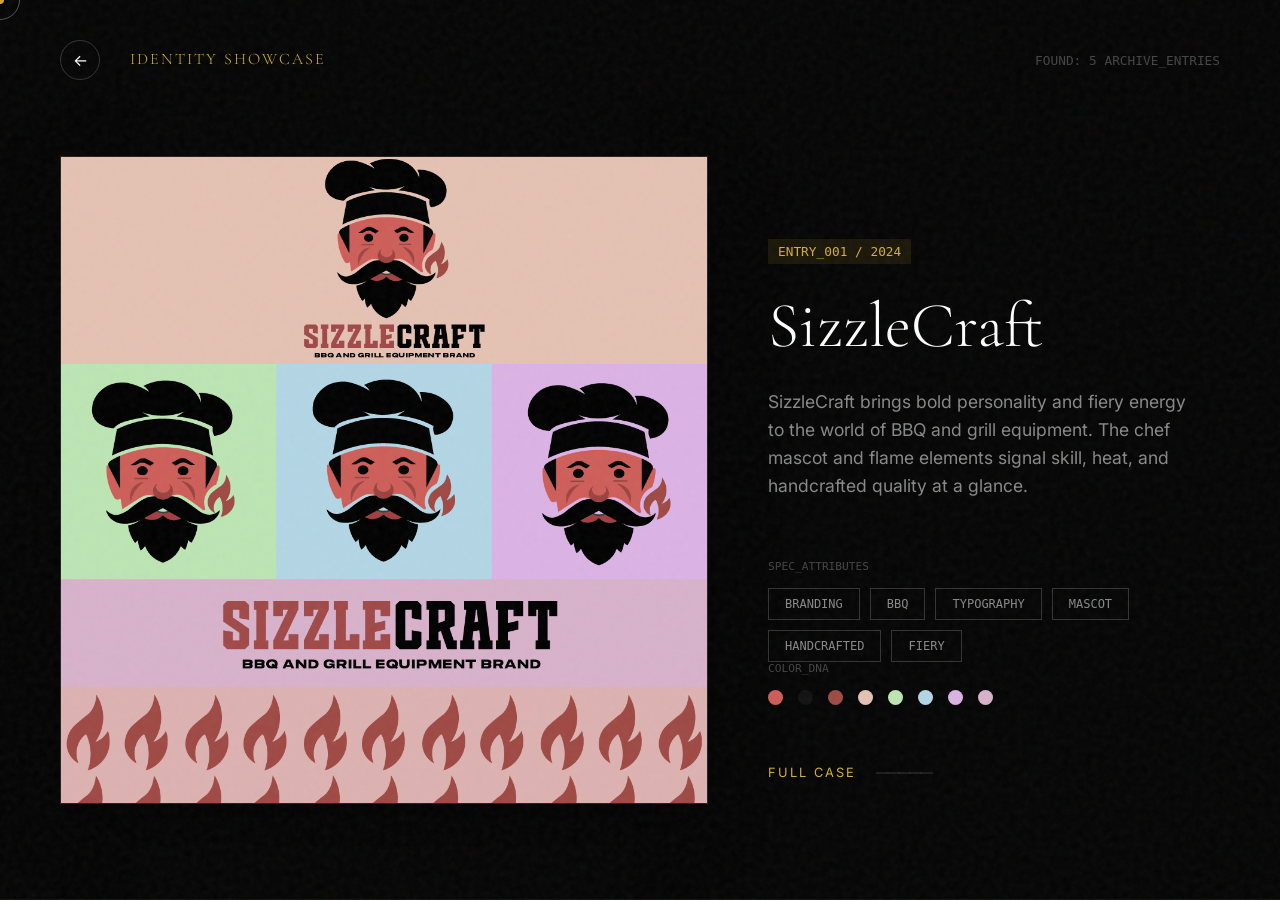
==== commit 90fb9d1f: "feat: updated all showcase sections with new premium design entries" ====
--- a/work-identity.html
+++ b/work-identity.html
@@ -19,7 +19,7 @@
                 <h1 class="sc-title">IDENTITY SHOWCASE</h1>
             </div>
             <div class="sc-right">
-                <span class="sc-count">FOUND: 3 ARCHIVE_ENTRIES</span>
+                <span class="sc-count">FOUND: 5 ARCHIVE_ENTRIES</span>
             </div>
         </header>
 
@@ -122,7 +122,50 @@
             </div>
         </div>
 
-        <!-- Main Content Grid 3: Lumvere -->
+        <!-- Main Content Grid 3: Hoot Hoot -->
+        <div class="showcase-grid">
+            <!-- Left: Image -->
+            <div class="sc-image-col">
+                <div class="sc-image-wrapper">
+                    <img src="images/Hoot Hoot.png" alt="Hoot Hoot" class="sc-fluid-image">
+                </div>
+            </div>
+
+            <!-- Right: Content -->
+            <div class="sc-content-col">
+                <div class="sc-meta-row">
+                    <span class="sc-ref">ENTRY_003 / 2026</span>
+                </div>
+
+                <h2 class="sc-project-title">Hoot Hoot Brews</h2>
+                <p class="sc-desc">An approachable yet clever identity for a modern creative studio. The distinct mascot
+                    motif combined with warm, inviting colors and soft typography creates a memorable brand that feels
+                    both wise and welcoming.</p>
+
+                <div class="sc-attributes">
+                    <span class="attr-label">SPEC_ATTRIBUTES</span>
+                    <div class="attr-tags">
+                        <span>IDENTITY</span>
+                        <span>MASCOT</span>
+                        <span>STUDIO</span>
+                        <span>ILLUSTRATION</span>
+                    </div>
+                </div>
+
+                <div class="sc-colors">
+                    <span class="attr-label">COLOR_DNA</span>
+                    <div class="color-dots">
+                        <span class="c-dot" style="background: #1a2b4c;"></span>
+                        <span class="c-dot" style="background: #f28f3b;"></span>
+                        <span class="c-dot" style="background: #fdf8e1;"></span>
+                    </div>
+                </div>
+
+                <a href="#" class="sc-action">FULL CASE <span class="long-arrow">—————</span></a>
+            </div>
+        </div>
+
+        <!-- Main Content Grid 4: Lumvere -->
         <div class="showcase-grid">
             <!-- Left: Image -->
             <div class="sc-image-col">
@@ -134,7 +177,7 @@
             <!-- Right: Content -->
             <div class="sc-content-col">
                 <div class="sc-meta-row">
-                    <span class="sc-ref">ENTRY_003 / 2024</span>
+                    <span class="sc-ref">ENTRY_004 / 2024</span>
                 </div>
 
                 <h2 class="sc-project-title">Lumvere</h2>
@@ -165,6 +208,49 @@
                 <a href="#" class="sc-action">FULL CASE <span class="long-arrow">—————</span></a>
             </div>
         </div>
+
+        <!-- Main Content Grid 5: Chewzy -->
+        <div class="showcase-grid">
+            <!-- Left: Image -->
+            <div class="sc-image-col">
+                <div class="sc-image-wrapper">
+                    <img src="images/chewzy.png" alt="Chewzy" class="sc-fluid-image">
+                </div>
+            </div>
+
+            <!-- Right: Content -->
+            <div class="sc-content-col">
+                <div class="sc-meta-row">
+                    <span class="sc-ref">ENTRY_005 / 2026</span>
+                </div>
+
+                <h2 class="sc-project-title">Chewzy</h2>
+                <p class="sc-desc">A playful, energetic brand identity designed to pop off the shelf. The bold
+                    typography and vibrant color palette instantly communicate fun, approachability, and an irresistible
+                    snackable appeal.</p>
+
+                <div class="sc-attributes">
+                    <span class="attr-label">SPEC_ATTRIBUTES</span>
+                    <div class="attr-tags">
+                        <span>IDENTITY</span>
+                        <span>PLAYFUL</span>
+                        <span>VIBRANT</span>
+                        <span>SNACK_BRAND</span>
+                    </div>
+                </div>
+
+                <div class="sc-colors">
+                    <span class="attr-label">COLOR_DNA</span>
+                    <div class="color-dots">
+                        <span class="c-dot" style="background: #ff0055;"></span>
+                        <span class="c-dot" style="background: #ffcc00;"></span>
+                        <span class="c-dot" style="background: #111111;"></span>
+                    </div>
+                </div>
+
+                <a href="#" class="sc-action">FULL CASE <span class="long-arrow">—————</span></a>
+            </div>
+        </div>
     </div>
     <script src="script.js"></script>
 </body>
